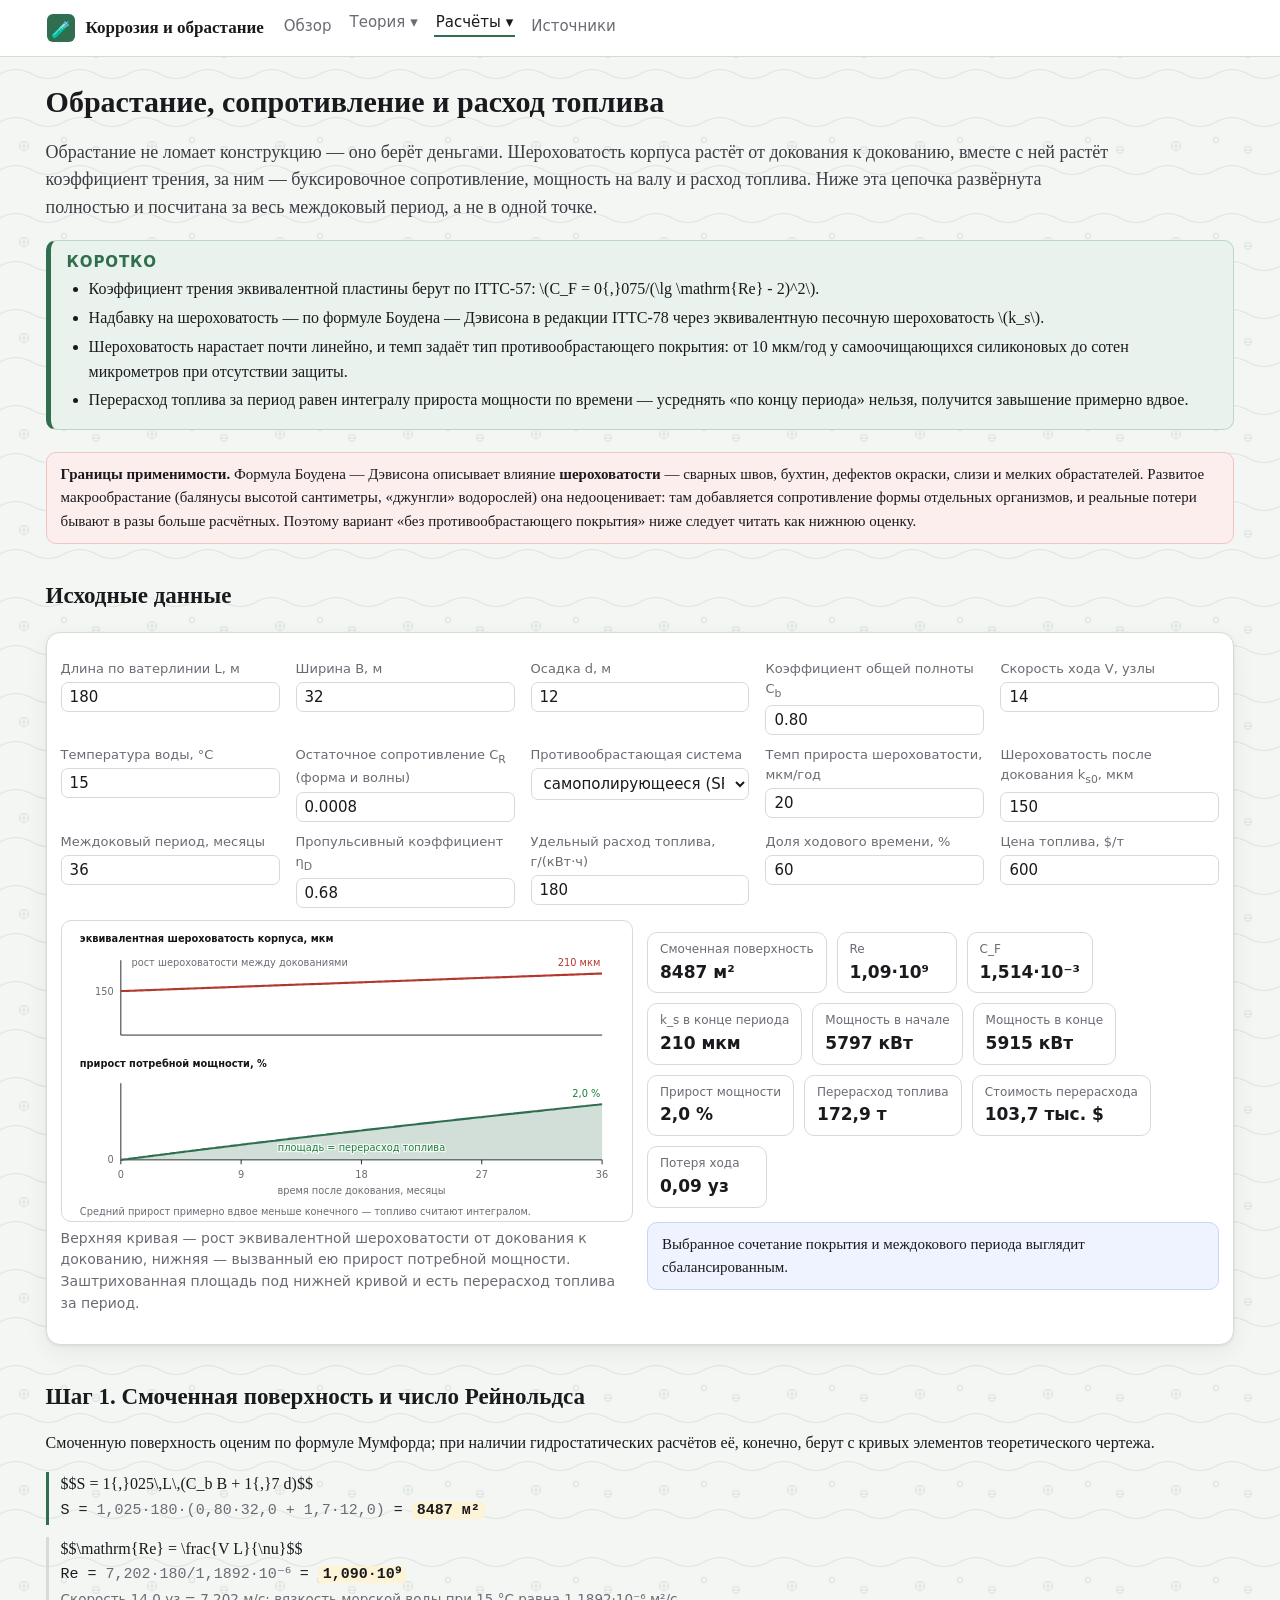
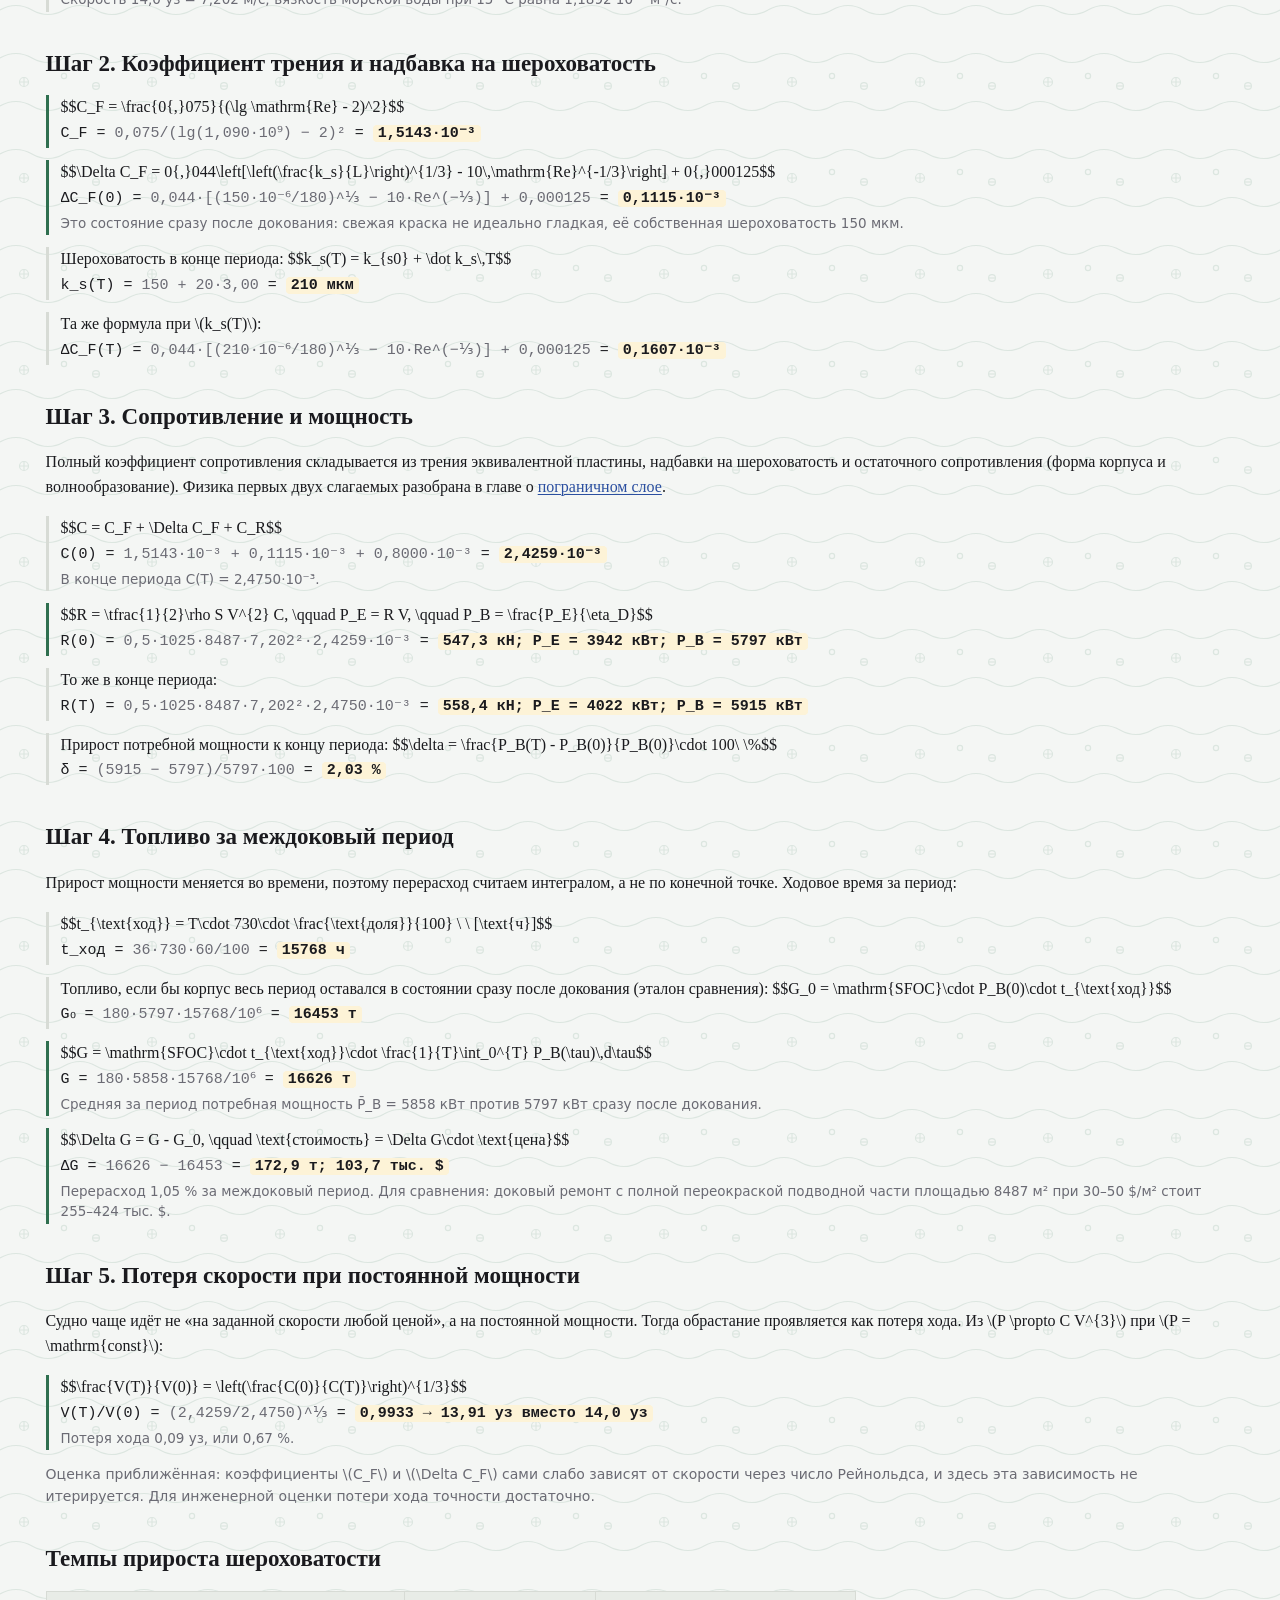
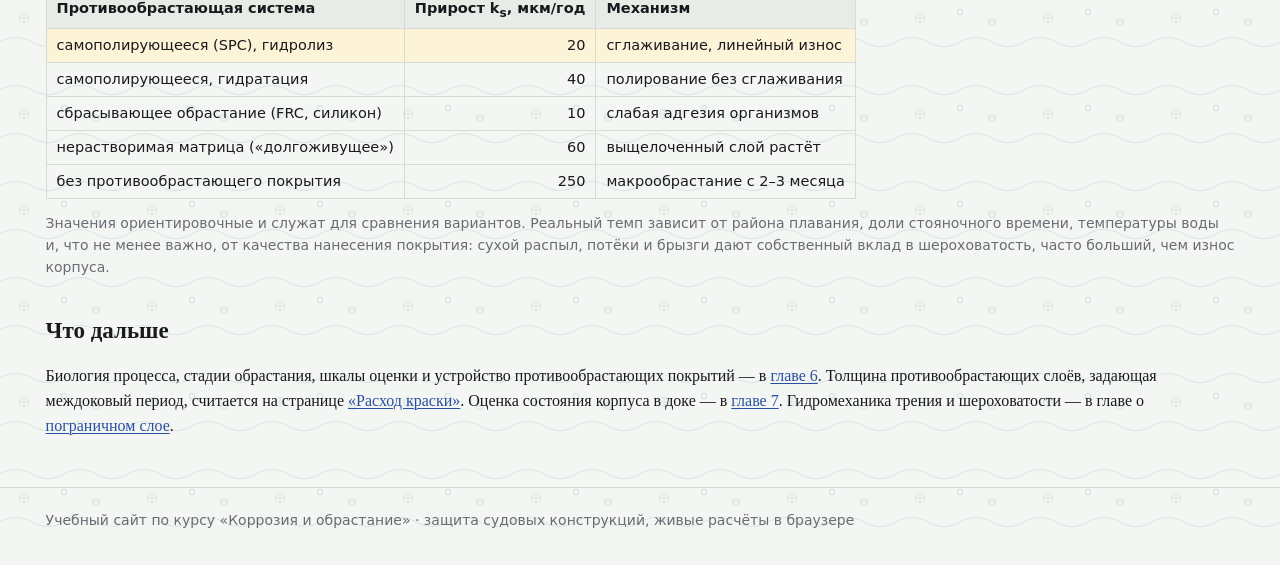
==== site/p-fouling.html @ aa5ffefa "коррозия и обрастание: 7 глав по лекциям курса, расчёты протекторов, расхода краски и потерь от обра" ====
<!doctype html>
<html lang="ru">
<head>
<meta charset="utf-8">
<meta name="viewport" content="width=device-width, initial-scale=1">
<title>Обрастание, сопротивление и расход топлива за междоковый период</title>
<meta name="description" content="Живой расчёт влияния обрастания на сопротивление и расход топлива: смоченная поверхность, число Рейнольдса, коэффициент трения ITTC-57, надбавка на шероховатость по Боудену — Дэвисону, прирост буксировочного сопротивления и мощности, перерасход топлива за междоковый период и потеря скорости при постоянной мощности.">
<link rel="icon" href="data:image/svg+xml,<svg xmlns=%22http://www.w3.org/2000/svg%22 viewBox=%220 0 100 100%22><text y=%22.9em%22 font-size=%2290%22>🧪</text></svg>">
<link rel="stylesheet" href="assets/style.css">
</head>
<body>
<script src="assets/site.js" data-root="./" data-page="p-fouling"></script>
<main class="wrap">
  <h1>Обрастание, сопротивление и расход топлива</h1>
  <p class="lead">Обрастание не ломает конструкцию — оно берёт деньгами.
  Шероховатость корпуса растёт от докования к докованию, вместе с ней растёт
  коэффициент трения, за ним — буксировочное сопротивление, мощность на валу
  и расход топлива. Ниже эта цепочка развёрнута полностью и посчитана за весь
  междоковый период, а не в одной точке.</p>

  <div class="tldr">
    <h2>Коротко</h2>
    <ul>
      <li>Коэффициент трения эквивалентной пластины берут по ITTC-57:
      \(C_F = 0{,}075/(\lg \mathrm{Re} - 2)^2\).</li>
      <li>Надбавку на шероховатость — по формуле Боудена — Дэвисона в редакции
      ITTC-78 через эквивалентную песочную шероховатость \(k_s\).</li>
      <li>Шероховатость нарастает почти линейно, и темп задаёт тип
      противообрастающего покрытия: от 10 мкм/год у самоочищающихся
      силиконовых до сотен микрометров при отсутствии защиты.</li>
      <li>Перерасход топлива за период равен интегралу прироста мощности по
      времени — усреднять «по концу периода» нельзя, получится завышение
      примерно вдвое.</li>
    </ul>
  </div>

  <div class="note warn"><b>Границы применимости.</b> Формула Боудена —
  Дэвисона описывает влияние <b>шероховатости</b> — сварных швов, бухтин,
  дефектов окраски, слизи и мелких обрастателей. Развитое макрообрастание
  (балянусы высотой сантиметры, «джунгли» водорослей) она недооценивает: там
  добавляется сопротивление формы отдельных организмов, и реальные потери
  бывают в разы больше расчётных. Поэтому вариант «без противообрастающего
  покрытия» ниже следует читать как нижнюю оценку.</div>

  <h2>Исходные данные</h2>
  <div class="panel">
    <div class="inp" id="in">
      <label><span>Длина по ватерлинии L, м</span>
        <input type="number" id="L" value="180" step="1" min="10" max="450"></label>
      <label><span>Ширина B, м</span>
        <input type="number" id="B" value="32" step="0.5" min="2" max="70"></label>
      <label><span>Осадка d, м</span>
        <input type="number" id="d" value="12" step="0.1" min="0.5" max="30"></label>
      <label><span>Коэффициент общей полноты C<sub>b</sub></span>
        <input type="number" id="Cb" value="0.80" step="0.01" min="0.4" max="0.95"></label>
      <label><span>Скорость хода V, узлы</span>
        <input type="number" id="V" value="14" step="0.5" min="4" max="35"></label>
      <label><span>Температура воды, °C</span>
        <input type="number" id="tw" value="15" step="1" min="0" max="30"></label>
      <label><span>Остаточное сопротивление C<sub>R</sub> (форма и волны)</span>
        <input type="number" id="CR" value="0.0008" step="0.0001" min="0" max="0.005"></label>

      <label><span>Противообрастающая система</span>
        <select id="af"></select></label>
      <label><span>Темп прироста шероховатости, мкм/год</span>
        <input type="number" id="dks" value="20" step="5" min="0" max="600"></label>
      <label><span>Шероховатость после докования k<sub>s0</sub>, мкм</span>
        <input type="number" id="ks0" value="150" step="10" min="30" max="600"></label>
      <label><span>Междоковый период, месяцы</span>
        <input type="number" id="T" value="36" step="3" min="6" max="90"></label>

      <label><span>Пропульсивный коэффициент η<sub>D</sub></span>
        <input type="number" id="etaD" value="0.68" step="0.01" min="0.4" max="0.85"></label>
      <label><span>Удельный расход топлива, г/(кВт·ч)</span>
        <input type="number" id="sfoc" value="180" step="5" min="120" max="260"></label>
      <label><span>Доля ходового времени, %</span>
        <input type="number" id="run" value="60" step="5" min="5" max="100"></label>
      <label><span>Цена топлива, $/т</span>
        <input type="number" id="price" value="600" step="25" min="100" max="1500"></label>
    </div>

    <div class="boards">
      <div>
        <svg viewBox="0 0 640 336" class="geo-board" style="max-width:640px" id="board"></svg>
        <div class="caption">Верхняя кривая — рост эквивалентной шероховатости
        от докования к докованию, нижняя — вызванный ею прирост потребной
        мощности. Заштрихованная площадь под нижней кривой и есть перерасход
        топлива за период.</div>
      </div>
      <div>
        <div class="live-sum" id="sum"></div>
        <div id="verdict" style="margin-top:12px"></div>
      </div>
    </div>
  </div>

  <h2>Шаг 1. Смоченная поверхность и число Рейнольдса</h2>
  <p>Смоченную поверхность оценим по формуле Мумфорда; при наличии
  гидростатических расчётов её, конечно, берут с кривых элементов теоретического
  чертежа.</p>
  <div class="calc">
    <div class="calc-row hl">
      <div class="cf">$$S = 1{,}025\,L\,(C_b B + 1{,}7 d)$$</div>
      <div class="cs" id="o_S"></div>
    </div>
    <div class="calc-row">
      <div class="cf">$$\mathrm{Re} = \frac{V L}{\nu}$$</div>
      <div class="cs" id="o_Re"></div>
    </div>
  </div>

  <h2>Шаг 2. Коэффициент трения и надбавка на шероховатость</h2>
  <div class="calc">
    <div class="calc-row hl">
      <div class="cf">$$C_F = \frac{0{,}075}{(\lg \mathrm{Re} - 2)^2}$$</div>
      <div class="cs" id="o_CF"></div>
    </div>
    <div class="calc-row hl">
      <div class="cf">$$\Delta C_F = 0{,}044\left[\left(\frac{k_s}{L}\right)^{1/3}
      - 10\,\mathrm{Re}^{-1/3}\right] + 0{,}000125$$</div>
      <div class="cs" id="o_dcf0"></div>
    </div>
    <div class="calc-row">
      <div class="cf">Шероховатость в конце периода:
      $$k_s(T) = k_{s0} + \dot k_s\,T$$</div>
      <div class="cs" id="o_ksT"></div>
    </div>
    <div class="calc-row">
      <div class="cf">Та же формула при \(k_s(T)\):</div>
      <div class="cs" id="o_dcfT"></div>
    </div>
  </div>

  <h2>Шаг 3. Сопротивление и мощность</h2>
  <p>Полный коэффициент сопротивления складывается из трения эквивалентной
  пластины, надбавки на шероховатость и остаточного сопротивления (форма
  корпуса и волнообразование). Физика первых двух слагаемых разобрана в главе
  о <a href="https://shadeswd.duckdns.org/mzg/t-boundary">пограничном слое</a>.</p>
  <div class="calc">
    <div class="calc-row">
      <div class="cf">$$C = C_F + \Delta C_F + C_R$$</div>
      <div class="cs" id="o_C"></div>
    </div>
    <div class="calc-row hl">
      <div class="cf">$$R = \tfrac{1}{2}\rho S V^{2} C, \qquad
      P_E = R V, \qquad P_B = \frac{P_E}{\eta_D}$$</div>
      <div class="cs" id="o_P"></div>
    </div>
    <div class="calc-row">
      <div class="cf">То же в конце периода:</div>
      <div class="cs" id="o_PT"></div>
    </div>
    <div class="calc-row">
      <div class="cf">Прирост потребной мощности к концу периода:
      $$\delta = \frac{P_B(T) - P_B(0)}{P_B(0)}\cdot 100\ \%$$</div>
      <div class="cs" id="o_delta"></div>
    </div>
  </div>

  <h2>Шаг 4. Топливо за междоковый период</h2>
  <p>Прирост мощности меняется во времени, поэтому перерасход считаем
  интегралом, а не по конечной точке. Ходовое время за период:</p>
  <div class="calc">
    <div class="calc-row">
      <div class="cf">$$t_{\text{ход}} = T\cdot 730\cdot \frac{\text{доля}}{100}
      \ \ [\text{ч}]$$</div>
      <div class="cs" id="o_th"></div>
    </div>
    <div class="calc-row">
      <div class="cf">Топливо, если бы корпус весь период оставался в состоянии
      сразу после докования (эталон сравнения):
      $$G_0 = \mathrm{SFOC}\cdot P_B(0)\cdot t_{\text{ход}}$$</div>
      <div class="cs" id="o_G0"></div>
    </div>
    <div class="calc-row hl">
      <div class="cf">$$G = \mathrm{SFOC}\cdot t_{\text{ход}}\cdot
      \frac{1}{T}\int_0^{T} P_B(\tau)\,d\tau$$</div>
      <div class="cs" id="o_G"></div>
    </div>
    <div class="calc-row hl">
      <div class="cf">$$\Delta G = G - G_0, \qquad
      \text{стоимость} = \Delta G\cdot \text{цена}$$</div>
      <div class="cs" id="o_dG"></div>
    </div>
  </div>

  <h2>Шаг 5. Потеря скорости при постоянной мощности</h2>
  <p>Судно чаще идёт не «на заданной скорости любой ценой», а на постоянной
  мощности. Тогда обрастание проявляется как потеря хода. Из
  \(P \propto C V^{3}\) при \(P = \mathrm{const}\):</p>
  <div class="calc">
    <div class="calc-row hl">
      <div class="cf">$$\frac{V(T)}{V(0)} = \left(\frac{C(0)}{C(T)}\right)^{1/3}$$</div>
      <div class="cs" id="o_V"></div>
    </div>
  </div>
  <p class="small">Оценка приближённая: коэффициенты \(C_F\) и \(\Delta C_F\)
  сами слабо зависят от скорости через число Рейнольдса, и здесь эта
  зависимость не итерируется. Для инженерной оценки потери хода точности
  достаточно.</p>

  <h2>Темпы прироста шероховатости</h2>
  <table class="t" id="tab_af"><tbody></tbody></table>
  <p class="small">Значения ориентировочные и служат для сравнения вариантов.
  Реальный темп зависит от района плавания, доли стояночного времени,
  температуры воды и, что не менее важно, от качества нанесения покрытия:
  сухой распыл, потёки и брызги дают собственный вклад в шероховатость, часто
  больший, чем износ корпуса.</p>

  <h2>Что дальше</h2>
  <p>Биология процесса, стадии обрастания, шкалы оценки и устройство
  противообрастающих покрытий — в <a href="t-fouling">главе 6</a>.
  Толщина противообрастающих слоёв, задающая междоковый период, считается
  на странице <a href="p-paint">«Расход краски»</a>. Оценка состояния корпуса
  в доке — в <a href="t-monitoring">главе 7</a>. Гидромеханика трения и
  шероховатости — в главе о
  <a href="https://shadeswd.duckdns.org/mzg/t-boundary">пограничном слое</a>.</p>
</main>
<script src="assets/ccalc.js"></script>
<script src="assets/p-fouling.js"></script>
</body>
</html>
---- site/assets/style.css ----
/* Коррозия и обрастание — стиль сайта */
:root {
  --bg: #f4f6f4;
  --paper: #ffffff;
  --ink: #1a1a1e;
  --muted: #6b6b74;
  --line: #d7dbd5;
  --accent: #2f6f4f;
  --accent2: #155e75;     /* тёмно-бирюзовый второго тела */
  --green: #1a7f37;
  --rust: #b3382e;
  --chip: #e8ece7;
  --link: #2b4fa0;
  --shadow: 0 1px 3px rgba(20,20,30,.08), 0 8px 24px rgba(20,20,30,.06);
}
* { box-sizing: border-box; }
html { scroll-behavior: smooth; }
body {
  margin: 0; background-color: var(--bg); background-image: url("data:image/svg+xml,%3Csvg xmlns='http://www.w3.org/2000/svg' width='128' height='96' viewBox='0 0 128 96'%3E%3Cg fill='none' stroke='%232f6f4f' opacity='0.12' stroke-width='1.2'%3E%3Cpath d='M0 26 q16 -9 32 0 q16 9 32 0 q16 -9 32 0 q16 9 32 0'/%3E%3Cpath d='M0 74 q16 -9 32 0 q16 9 32 0 q16 -9 32 0 q16 9 32 0'/%3E%3Ccircle cx='24' cy='50' r='4.5'/%3E%3Ccircle cx='64' cy='44' r='2.6'/%3E%3Ccircle cx='96' cy='54' r='3.4'/%3E%3Cpath d='M20 50 h8 M24 46 v8'/%3E%3Cpath d='M92 54 h8'/%3E%3C/g%3E%3C/svg%3E"); color: var(--ink);
  font: 16px/1.55 Georgia, 'Times New Roman', serif;
}
a { color: var(--link); text-decoration-thickness: 1px; text-underline-offset: 2px; }
a:hover { color: var(--accent); }
code { font-family: ui-monospace, Consolas, monospace; font-size: .92em; background: var(--chip); padding: 1px 5px; border-radius: 4px; }

.wrap { max-width: min(1600px, 96vw); margin: 0 auto; padding: 0 20px; }

/* шапка */
header.site {
  background: var(--paper); border-bottom: 1px solid var(--line);
  position: sticky; top: 0; z-index: 30;
}
header.site .wrap { display: flex; align-items: center; gap: 18px; min-height: 56px; flex-wrap: wrap; }
.logo { display: flex; align-items: center; gap: 10px; font-weight: 700; text-decoration: none; color: var(--ink); font-size: 17px; }
.logo svg { display: block; }
nav.top { display: flex; gap: 4px 14px; flex-wrap: wrap; font-size: 15px; font-family: system-ui, sans-serif; }
nav.top a { text-decoration: none; color: var(--muted); padding: 4px 2px; border-bottom: 2px solid transparent; }
nav.top a.on, nav.top a:hover { color: var(--ink); border-bottom-color: var(--accent); }
.nav-drop { position: relative; display: inline-block; }
.nav-drop .drop {
  display: none; position: absolute; left: -10px; top: 100%; z-index: 40;
  background: var(--paper); border: 1px solid var(--line); border-radius: 10px;
  box-shadow: var(--shadow); padding: 6px 0; min-width: 250px;
}
.nav-drop:hover .drop, .nav-drop:focus-within .drop { display: block; }
.nav-drop .drop a {
  display: block; padding: 7px 16px; border-bottom: none; white-space: nowrap;
}
.nav-drop .drop a:hover, .nav-drop .drop a.on { background: #eaf2ed; color: var(--ink); }

h1 { font-size: 30px; line-height: 1.25; margin: 26px 0 6px; }
h2 { font-size: 23px; margin: 34px 0 8px; }
h3 { font-size: 18px; margin: 22px 0 6px; }
.lead { font-size: 18px; color: #3d3d44; max-width: 60em; }
.small, .muted { color: var(--muted); font-size: 14px; font-family: system-ui, sans-serif; }
.note {
  background: #fbf7ea; border: 1px solid #e7dcb8; border-radius: 10px;
  padding: 10px 14px; margin: 14px 0; font-size: 15px;
}
.tip { background: #eef3ff; border-color: #c9d6f2; }
.warn { background: #fdeeee; border-color: #eec6c2; }

/* блок «Коротко» в начале каждой главы */
.tldr {
  background: #eaf2ed; border: 1px solid #bcd7c7; border-left: 5px solid var(--accent);
  border-radius: 10px; padding: 12px 16px; margin: 16px 0 22px;
}
.tldr h2, .tldr h3 { margin: 0 0 6px; font: 700 15px system-ui, sans-serif;
  text-transform: uppercase; letter-spacing: .06em; color: var(--accent); }
.tldr ul { margin: 6px 0 0; padding-left: 22px; }
.tldr li { margin: 4px 0; }

/* выключные формулы KaTeX: на узком экране прокручиваются внутри себя */
.katex-display { overflow-x: auto; overflow-y: hidden; padding: 2px 0 6px; }
.katex-display > .katex { white-space: nowrap; }
/* KaTeX дублирует формулу в MathML и прячет дубль абсолютным позиционированием,
   но без left/top: пустой бокс 1×1 остаётся в конце широкой строки формулы и на
   узком экране растягивает документ по горизонтали. Прижимаем дубль к началу. */
.katex-mathml { position: absolute; clip: rect(1px,1px,1px,1px); width: 1px; height: 1px; overflow: hidden; left: 0 !important; top: 0 !important; }

/* карточки */
.cards { display: grid; grid-template-columns: repeat(auto-fill, minmax(250px, 1fr)); gap: 16px; margin: 18px 0; }
.card {
  background: var(--paper); border: 1px solid var(--line); border-radius: 14px;
  padding: 16px 18px; box-shadow: var(--shadow); display: flex; flex-direction: column; gap: 6px;
}
.card h3 { margin: 0; }
.card p { margin: 0; font-size: 14.5px; color: #46464e; }
.card .go { margin-top: auto; padding-top: 8px; font-family: system-ui, sans-serif; font-size: 14px; }
.card.demo { border-left: 4px solid var(--accent); }

/* панель с доской */
.panel {
  background: var(--paper); border: 1px solid var(--line); border-radius: 14px;
  box-shadow: var(--shadow); padding: 14px; margin: 18px 0;
}
.panel .caption { font-size: 14px; color: var(--muted); font-family: system-ui, sans-serif; margin-top: 6px; }
.caption { font-size: 14px; color: var(--muted); font-family: system-ui, sans-serif; margin: 6px 0 16px; max-width: 60em; }
.boards { display: flex; gap: 14px; flex-wrap: wrap; align-items: flex-start; }
.boards > div { flex: 1 1 340px; min-width: 0; }

/* SVG-доска */
svg.geo-board {
  width: 100%; height: auto; display: block; max-width: 100%;
  background: #fff; border: 1px solid var(--line); border-radius: 10px;
  touch-action: none; user-select: none;
}
.ln { stroke: #16161a; stroke-width: 1.6; fill: none; stroke-linecap: round; stroke-linejoin: round; }
.ln-thin { stroke: #16161a; stroke-width: 1; fill: none; }
.ln-dash { stroke-dasharray: 6 5; }
/* палитра схем: #16161a / #155e75 / #b3382e / #1a7f37 / #6b6b74 */
.red  { stroke: #b3382e; }
.blue { stroke: #155e75; }
.green{ stroke: #1a7f37; }
.gray { stroke: #6b6b74; }
.fill-soft { fill: rgba(21,94,117,.07); }
.fill-red  { fill: rgba(179,56,46,.09); }
.fill-green{ fill: rgba(26,127,55,.10); }
.fill-steel{ fill: #e4e6e2; }
.pt { fill: #16161a; stroke: none; }
.pt.red { fill: #b3382e; } .pt.blue { fill: #155e75; } .pt.green { fill: #1a7f37; }
.pt.open { fill: #fff; stroke: #16161a; stroke-width: 1.4; }
/* подписи схем: 11px system-ui */
.cap { font: 11px system-ui, sans-serif; fill: #16161a; paint-order: stroke; stroke: #ffffffd0; stroke-width: 2.6px; }
.cap.red { fill: #b3382e; } .cap.blue { fill: #155e75; } .cap.green { fill: #1a7f37; }
.cap.gray { fill: #6b6b74; }
.cap.b { font-weight: 600; }

/* контролы */
.btn {
  border: 1px solid var(--line); background: var(--paper); border-radius: 8px;
  padding: 6px 12px; font: 14px system-ui, sans-serif; cursor: pointer; color: var(--ink);
}
.btn:hover { border-color: var(--accent); color: var(--accent); }
.btn.primary { background: var(--accent); border-color: var(--accent); color: #fff; }
.btn.primary:hover { filter: brightness(1.1); color: #fff; }
.badge { display: inline-block; border-radius: 999px; padding: 3px 12px; font: 600 13.5px system-ui, sans-serif; }
.badge.ok { background: #e3f2e7; color: #17632f; border: 1px solid #bcdcc6; }
.badge.bad { background: #fbe7e5; color: #9c2b22; border: 1px solid #eec6c2; }
.readout { font: 600 14px ui-monospace, monospace; background: var(--chip); border-radius: 6px; padding: 2px 8px; }

/* ссылки на теорию */
.theory-link {
  display: inline-block; background: #eaf2ed; border: 1px solid #bcd7c7; border-radius: 999px;
  padding: 2px 12px; font: 13.5px system-ui, sans-serif; text-decoration: none; margin: 2px 2px;
}
.theory-link::before { content: '§ '; color: var(--accent); font-weight: 700; }

/* хронология */
.timeline { border-left: 3px solid var(--line); margin: 16px 0 16px 8px; padding-left: 22px; }
.timeline .ev { margin: 14px 0; position: relative; }
.timeline .ev::before {
  content: ''; position: absolute; left: -29px; top: 6px; width: 11px; height: 11px;
  border-radius: 50%; background: var(--accent); border: 2px solid var(--bg);
}
.timeline .when { font: 700 14px system-ui, sans-serif; color: var(--accent); }

/* библиография */
ol.bib { padding-left: 24px; }
ol.bib li { margin: 10px 0; }
ol.bib .bib-url { font: 13px system-ui, sans-serif; }

/* подвал */
footer.site { border-top: 1px solid var(--line); margin-top: 48px; padding: 22px 0 34px; color: var(--muted); font-size: 14px; font-family: system-ui, sans-serif; }
footer.site .wrap { display: flex; flex-wrap: wrap; gap: 10px 30px; justify-content: space-between; }

@media (max-width: 720px) {
  h1 { font-size: 24px; }
  .boards > div { flex-basis: 100%; }
  header.site { position: static; }
  nav.top { font-size: 14px; gap: 2px 12px; }
}
.dim { opacity: .32; }

/* карточки-ссылки (оглавления) — без подчёркивания */
a.card { text-decoration: none; color: inherit; }
a.card:hover { border-color: var(--accent); }
a.card h3 { text-decoration: none; }
a.btn { text-decoration: none; display: inline-block; }
a.btn.primary:hover { color: #fff; }

/* живой расчёт: формула (KaTeX, статична) → подстановка → результат */
.calc { margin: 14px 0; }
.calc-row { margin: 12px 0; padding-left: 12px; border-left: 3px solid var(--line); }
.calc-row .cf { margin: 0 0 2px; }
.calc-row .cf .katex-display { margin: 6px 0; }
.calc-row .cs {
  font: 15px/1.6 ui-monospace, Consolas, monospace;
  overflow-x: auto; white-space: nowrap; padding-bottom: 2px;
}
.calc-row .cs .sub { color: #6b6b74; }
.calc-row .cs b { color: var(--ink); background: #fdf3d7; padding: 0 5px; border-radius: 4px; }
.calc-row.hl { border-left-color: var(--accent); }
.calc-row .why { font: 13.5px/1.5 system-ui, sans-serif; color: var(--muted); margin-top: 2px; white-space: normal; }

/* поля ввода живых расчётов */
.inp { display: grid; grid-template-columns: repeat(auto-fill, minmax(210px, 1fr)); gap: 10px 16px; margin: 12px 0; font-family: system-ui, sans-serif; font-size: 14px; }
.inp label { display: flex; flex-direction: column; gap: 3px; }
.inp label > span { color: var(--muted); font-size: 13px; }
.inp input[type=number], .inp select, .inp input[type=text] {
  font: 15px system-ui, sans-serif; padding: 5px 8px; border: 1px solid var(--line);
  border-radius: 7px; background: #fff; color: var(--ink); min-width: 0; max-width: 100%;
}
.inp input:focus, .inp select:focus { outline: 2px solid var(--accent); outline-offset: -1px; }
.inp .wide { grid-column: 1 / -1; }

/* таблицы */
table.t { border-collapse: collapse; margin: 14px 0; font: 14.5px/1.45 system-ui, sans-serif; width: 100%; }
table.t th, table.t td { border: 1px solid var(--line); padding: 6px 10px; text-align: left; vertical-align: top; }
table.t th { background: var(--chip); font-weight: 600; }
table.t td.n, table.t th.n { text-align: right; font-variant-numeric: tabular-nums; }
table.t tr.on td { background: #fdf3d7; }
.tscroll { overflow-x: auto; max-width: 100%; }

/* живая сводка результатов расчёта */
.live-sum { display: flex; flex-wrap: wrap; gap: 10px; margin-top: 12px; }
.live-sum .cell {
  background: #fff; border: 1px solid var(--line); border-radius: 10px;
  padding: 7px 12px; min-width: 120px; font-family: system-ui, sans-serif;
  transition: background .5s, border-color .5s;
}
.live-sum .cell .k { font-size: 12px; color: var(--muted); display: block; }
.live-sum .cell .v { font-size: 17px; font-weight: 700; color: var(--ink); }
.live-sum .cell.upd { background: #fdf3d7; border-color: #e7dcb8; transition: none; }

/* мобильная защита от горизонтального переполнения */
main table { display: block; max-width: 100%; overflow-x: auto; }
main .readout, main .caption, main .small { overflow-wrap: anywhere; }
main .note div, main .note span { overflow-wrap: anywhere; }
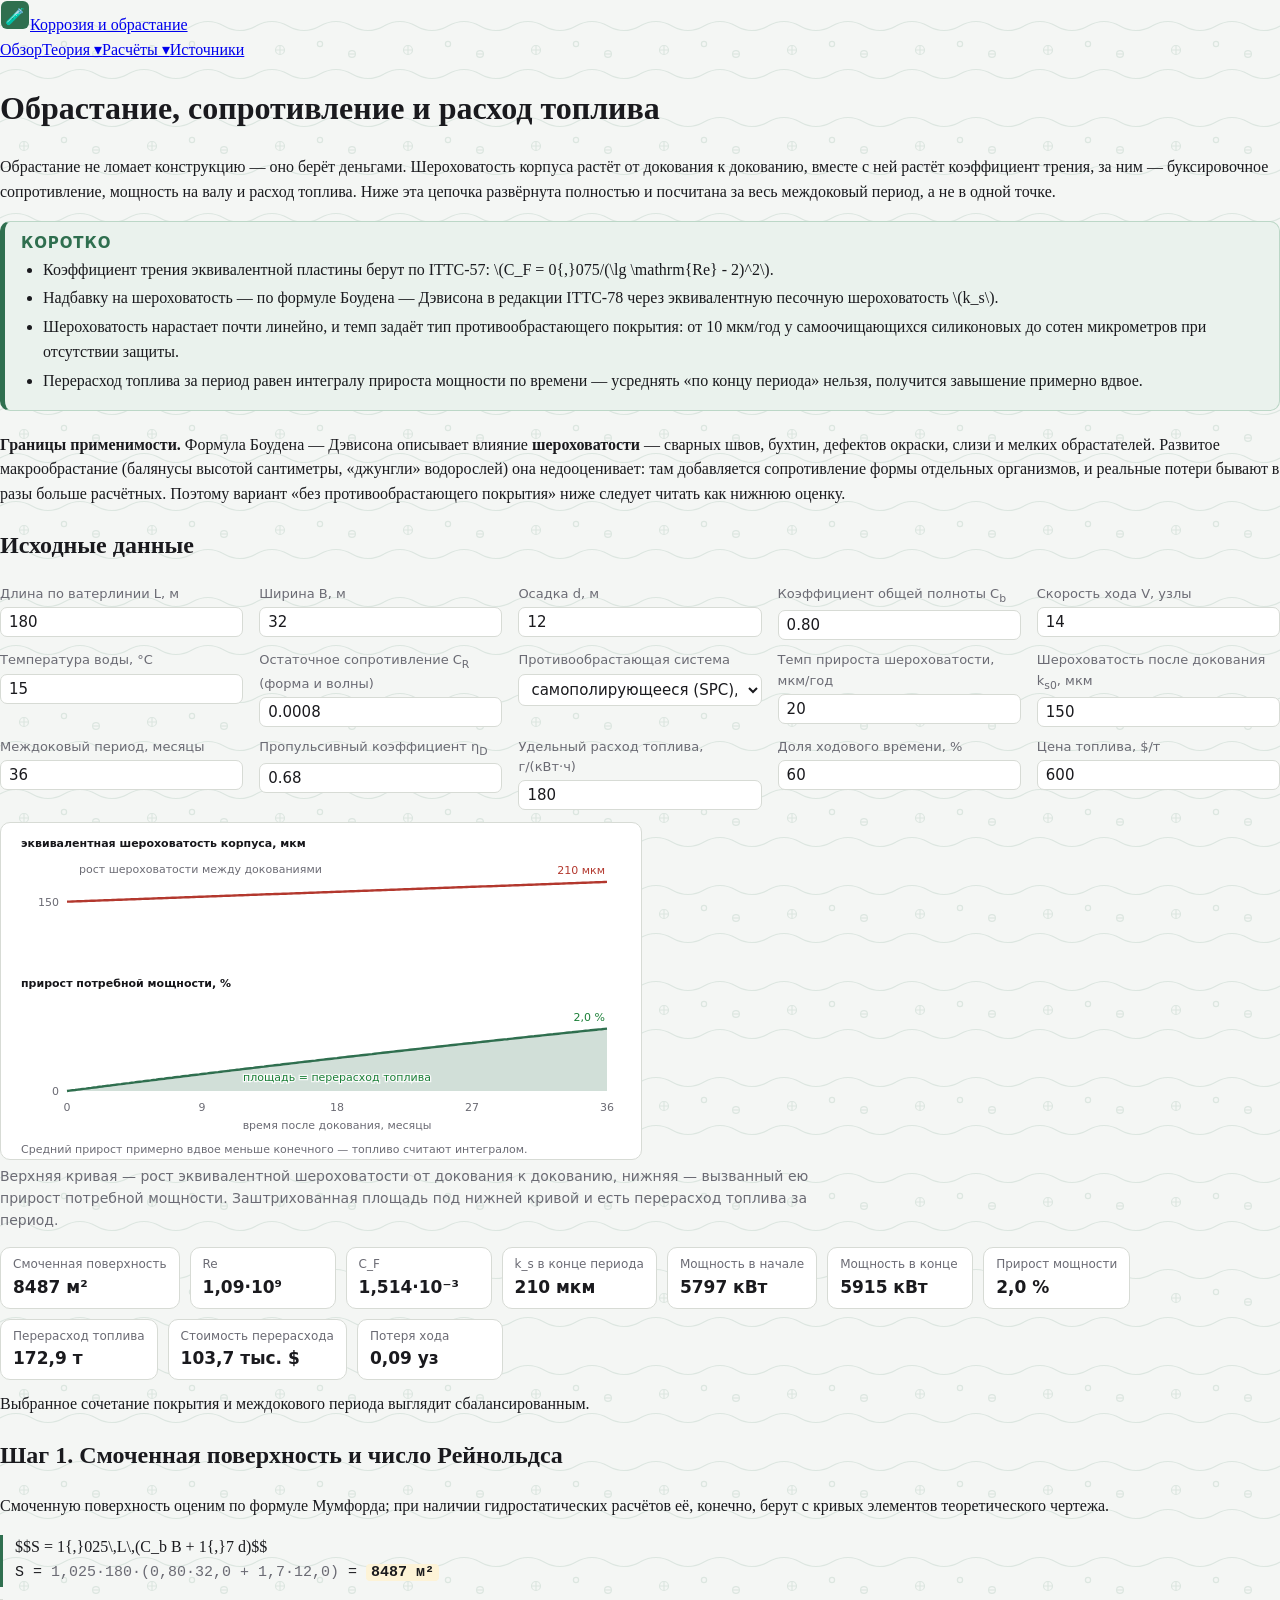
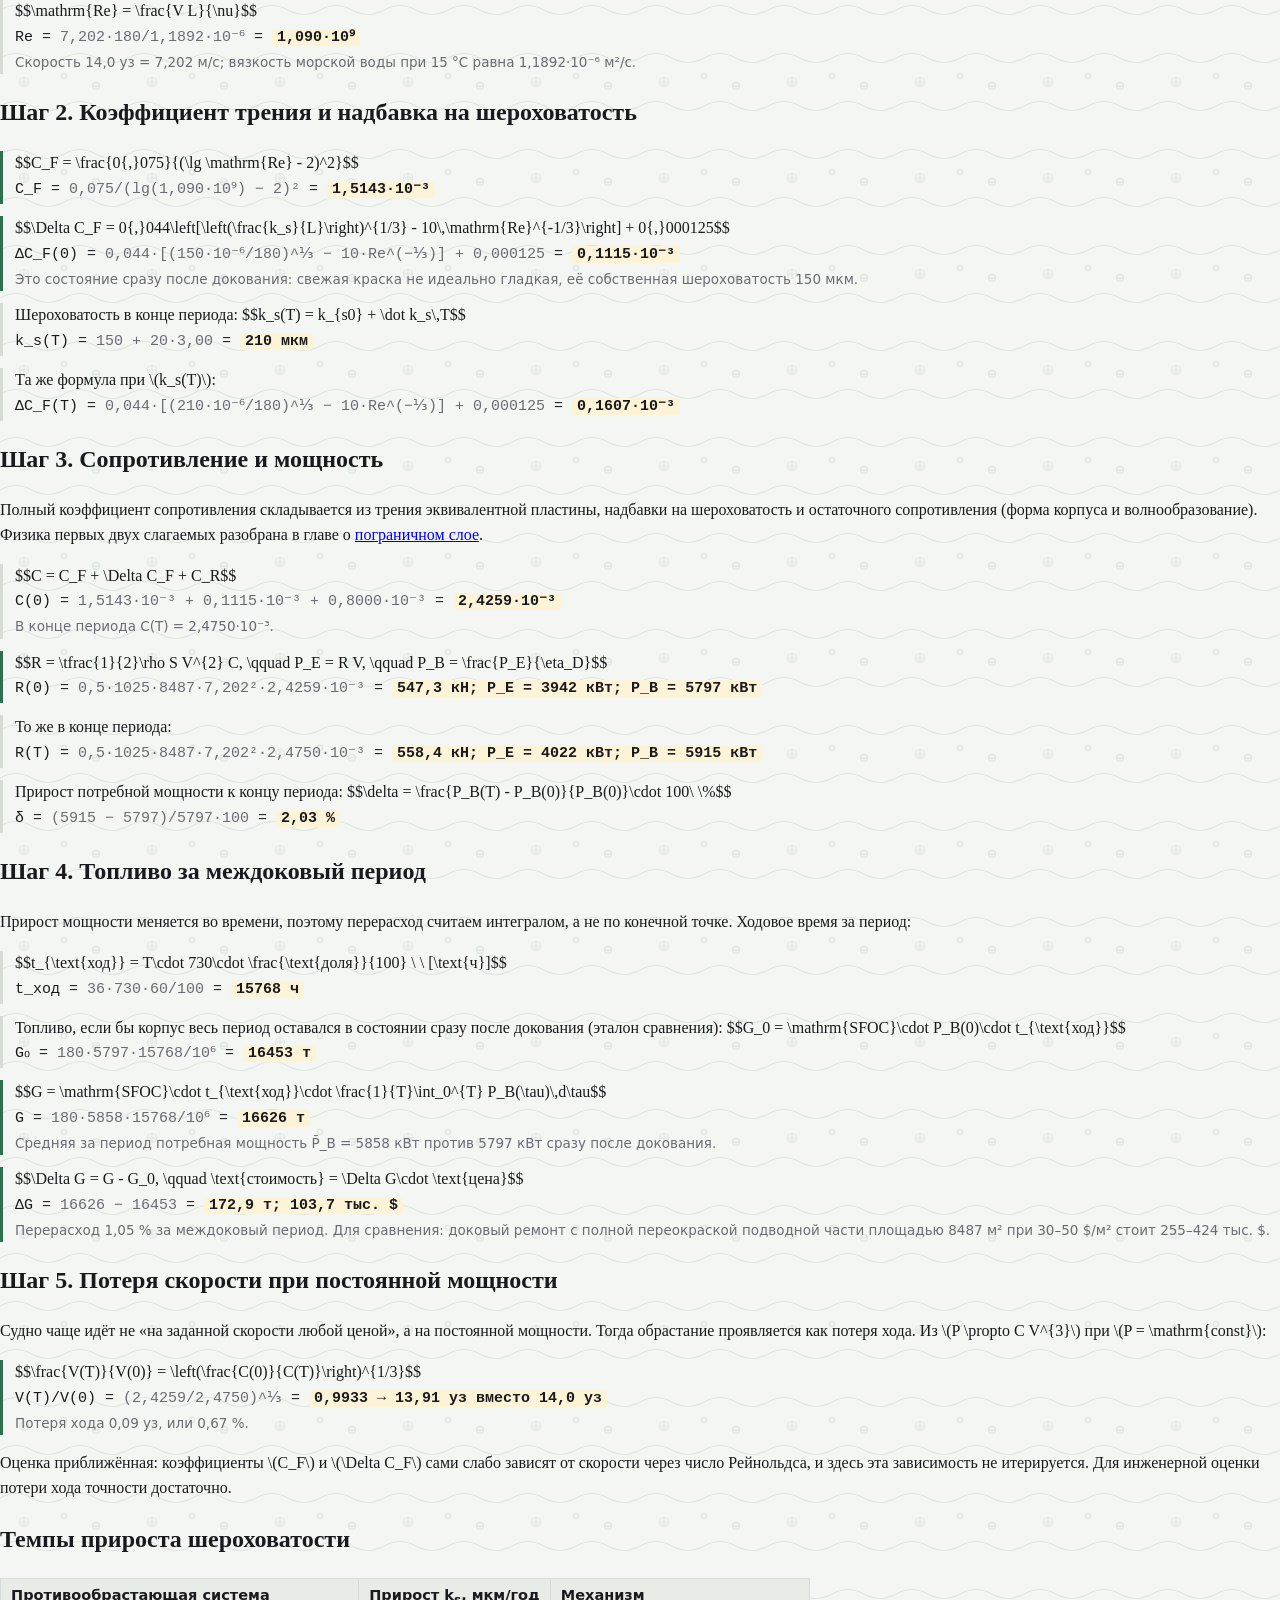
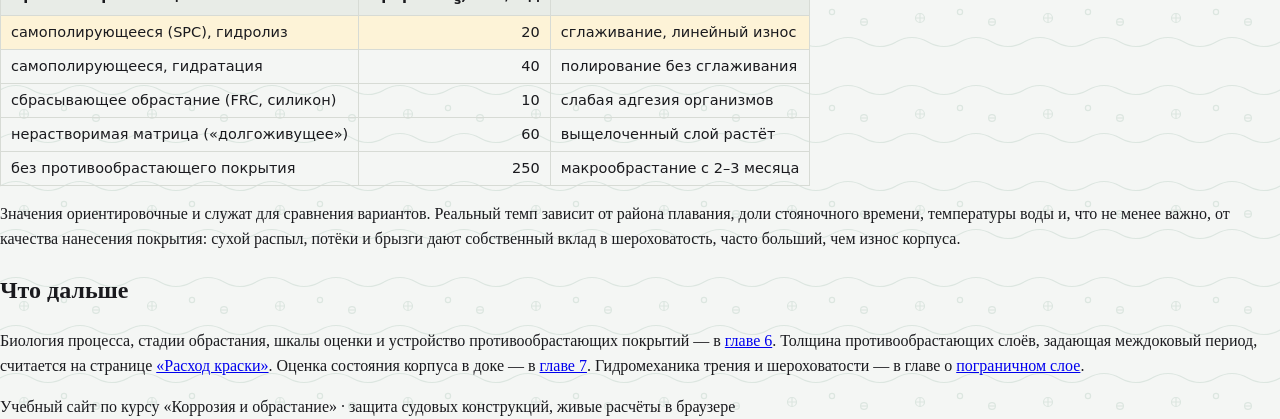
==== commit 57ef2ce9: "каркас страниц вынесен в общий модуль shell.js машинерия шапки (навигация с выпадашками, вставка hea" ====
--- a/site/p-fouling.html
+++ b/site/p-fouling.html
@@ -9,6 +9,8 @@
 <link rel="stylesheet" href="assets/style.css">
 </head>
 <body>
+<script src="assets/common.js"></script>
+<script src="assets/shell.js"></script>
 <script src="assets/site.js" data-root="./" data-page="p-fouling"></script>
 <main class="wrap">
   <h1>Обрастание, сопротивление и расход топлива</h1>
--- a/site/assets/style.css
+++ b/site/assets/style.css
@@ -1,3 +1,4 @@
+@import url("/base.css");
 /* Коррозия и обрастание — стиль сайта */
 :root {
   --bg: #f4f6f4;
@@ -13,52 +14,18 @@
   --link: #2b4fa0;
   --shadow: 0 1px 3px rgba(20,20,30,.08), 0 8px 24px rgba(20,20,30,.06);
 }
-* { box-sizing: border-box; }
-html { scroll-behavior: smooth; }
 body {
   margin: 0; background-color: var(--bg); background-image: url("data:image/svg+xml,%3Csvg xmlns='http://www.w3.org/2000/svg' width='128' height='96' viewBox='0 0 128 96'%3E%3Cg fill='none' stroke='%232f6f4f' opacity='0.12' stroke-width='1.2'%3E%3Cpath d='M0 26 q16 -9 32 0 q16 9 32 0 q16 -9 32 0 q16 9 32 0'/%3E%3Cpath d='M0 74 q16 -9 32 0 q16 9 32 0 q16 -9 32 0 q16 9 32 0'/%3E%3Ccircle cx='24' cy='50' r='4.5'/%3E%3Ccircle cx='64' cy='44' r='2.6'/%3E%3Ccircle cx='96' cy='54' r='3.4'/%3E%3Cpath d='M20 50 h8 M24 46 v8'/%3E%3Cpath d='M92 54 h8'/%3E%3C/g%3E%3C/svg%3E"); color: var(--ink);
   font: 16px/1.55 Georgia, 'Times New Roman', serif;
 }
-a { color: var(--link); text-decoration-thickness: 1px; text-underline-offset: 2px; }
-a:hover { color: var(--accent); }
-code { font-family: ui-monospace, Consolas, monospace; font-size: .92em; background: var(--chip); padding: 1px 5px; border-radius: 4px; }
-
-.wrap { max-width: min(1600px, 96vw); margin: 0 auto; padding: 0 20px; }
 
 /* шапка */
-header.site {
-  background: var(--paper); border-bottom: 1px solid var(--line);
-  position: sticky; top: 0; z-index: 30;
-}
-header.site .wrap { display: flex; align-items: center; gap: 18px; min-height: 56px; flex-wrap: wrap; }
-.logo { display: flex; align-items: center; gap: 10px; font-weight: 700; text-decoration: none; color: var(--ink); font-size: 17px; }
-.logo svg { display: block; }
-nav.top { display: flex; gap: 4px 14px; flex-wrap: wrap; font-size: 15px; font-family: system-ui, sans-serif; }
-nav.top a { text-decoration: none; color: var(--muted); padding: 4px 2px; border-bottom: 2px solid transparent; }
-nav.top a.on, nav.top a:hover { color: var(--ink); border-bottom-color: var(--accent); }
-.nav-drop { position: relative; display: inline-block; }
 .nav-drop .drop {
   display: none; position: absolute; left: -10px; top: 100%; z-index: 40;
   background: var(--paper); border: 1px solid var(--line); border-radius: 10px;
   box-shadow: var(--shadow); padding: 6px 0; min-width: 250px;
 }
-.nav-drop:hover .drop, .nav-drop:focus-within .drop { display: block; }
-.nav-drop .drop a {
-  display: block; padding: 7px 16px; border-bottom: none; white-space: nowrap;
-}
 .nav-drop .drop a:hover, .nav-drop .drop a.on { background: #eaf2ed; color: var(--ink); }
-
-h1 { font-size: 30px; line-height: 1.25; margin: 26px 0 6px; }
-h2 { font-size: 23px; margin: 34px 0 8px; }
-h3 { font-size: 18px; margin: 22px 0 6px; }
-.lead { font-size: 18px; color: #3d3d44; max-width: 60em; }
-.small, .muted { color: var(--muted); font-size: 14px; font-family: system-ui, sans-serif; }
-.note {
-  background: #fbf7ea; border: 1px solid #e7dcb8; border-radius: 10px;
-  padding: 10px 14px; margin: 14px 0; font-size: 15px;
-}
-.tip { background: #eef3ff; border-color: #c9d6f2; }
-.warn { background: #fdeeee; border-color: #eec6c2; }
 
 /* блок «Коротко» в начале каждой главы */
 .tldr {
@@ -71,33 +38,14 @@
 .tldr li { margin: 4px 0; }
 
 /* выключные формулы KaTeX: на узком экране прокручиваются внутри себя */
-.katex-display { overflow-x: auto; overflow-y: hidden; padding: 2px 0 6px; }
 .katex-display > .katex { white-space: nowrap; }
 /* KaTeX дублирует формулу в MathML и прячет дубль абсолютным позиционированием,
    но без left/top: пустой бокс 1×1 остаётся в конце широкой строки формулы и на
    узком экране растягивает документ по горизонтали. Прижимаем дубль к началу. */
 .katex-mathml { position: absolute; clip: rect(1px,1px,1px,1px); width: 1px; height: 1px; overflow: hidden; left: 0 !important; top: 0 !important; }
 
-/* карточки */
-.cards { display: grid; grid-template-columns: repeat(auto-fill, minmax(250px, 1fr)); gap: 16px; margin: 18px 0; }
-.card {
-  background: var(--paper); border: 1px solid var(--line); border-radius: 14px;
-  padding: 16px 18px; box-shadow: var(--shadow); display: flex; flex-direction: column; gap: 6px;
-}
-.card h3 { margin: 0; }
-.card p { margin: 0; font-size: 14.5px; color: #46464e; }
-.card .go { margin-top: auto; padding-top: 8px; font-family: system-ui, sans-serif; font-size: 14px; }
-.card.demo { border-left: 4px solid var(--accent); }
-
 /* панель с доской */
-.panel {
-  background: var(--paper); border: 1px solid var(--line); border-radius: 14px;
-  box-shadow: var(--shadow); padding: 14px; margin: 18px 0;
-}
-.panel .caption { font-size: 14px; color: var(--muted); font-family: system-ui, sans-serif; margin-top: 6px; }
 .caption { font-size: 14px; color: var(--muted); font-family: system-ui, sans-serif; margin: 6px 0 16px; max-width: 60em; }
-.boards { display: flex; gap: 14px; flex-wrap: wrap; align-items: flex-start; }
-.boards > div { flex: 1 1 340px; min-width: 0; }
 
 /* SVG-доска */
 svg.geo-board {
@@ -105,9 +53,6 @@
   background: #fff; border: 1px solid var(--line); border-radius: 10px;
   touch-action: none; user-select: none;
 }
-.ln { stroke: #16161a; stroke-width: 1.6; fill: none; stroke-linecap: round; stroke-linejoin: round; }
-.ln-thin { stroke: #16161a; stroke-width: 1; fill: none; }
-.ln-dash { stroke-dasharray: 6 5; }
 /* палитра схем: #16161a / #155e75 / #b3382e / #1a7f37 / #6b6b74 */
 .red  { stroke: #b3382e; }
 .blue { stroke: #155e75; }
@@ -119,7 +64,6 @@
 .fill-steel{ fill: #e4e6e2; }
 .pt { fill: #16161a; stroke: none; }
 .pt.red { fill: #b3382e; } .pt.blue { fill: #155e75; } .pt.green { fill: #1a7f37; }
-.pt.open { fill: #fff; stroke: #16161a; stroke-width: 1.4; }
 /* подписи схем: 11px system-ui */
 .cap { font: 11px system-ui, sans-serif; fill: #16161a; paint-order: stroke; stroke: #ffffffd0; stroke-width: 2.6px; }
 .cap.red { fill: #b3382e; } .cap.blue { fill: #155e75; } .cap.green { fill: #1a7f37; }
@@ -127,17 +71,8 @@
 .cap.b { font-weight: 600; }
 
 /* контролы */
-.btn {
-  border: 1px solid var(--line); background: var(--paper); border-radius: 8px;
-  padding: 6px 12px; font: 14px system-ui, sans-serif; cursor: pointer; color: var(--ink);
-}
 .btn:hover { border-color: var(--accent); color: var(--accent); }
 .btn.primary { background: var(--accent); border-color: var(--accent); color: #fff; }
-.btn.primary:hover { filter: brightness(1.1); color: #fff; }
-.badge { display: inline-block; border-radius: 999px; padding: 3px 12px; font: 600 13.5px system-ui, sans-serif; }
-.badge.ok { background: #e3f2e7; color: #17632f; border: 1px solid #bcdcc6; }
-.badge.bad { background: #fbe7e5; color: #9c2b22; border: 1px solid #eec6c2; }
-.readout { font: 600 14px ui-monospace, monospace; background: var(--chip); border-radius: 6px; padding: 2px 8px; }
 
 /* ссылки на теорию */
 .theory-link {
@@ -146,36 +81,16 @@
 }
 .theory-link::before { content: '§ '; color: var(--accent); font-weight: 700; }
 
-/* хронология */
-.timeline { border-left: 3px solid var(--line); margin: 16px 0 16px 8px; padding-left: 22px; }
-.timeline .ev { margin: 14px 0; position: relative; }
-.timeline .ev::before {
-  content: ''; position: absolute; left: -29px; top: 6px; width: 11px; height: 11px;
-  border-radius: 50%; background: var(--accent); border: 2px solid var(--bg);
-}
-.timeline .when { font: 700 14px system-ui, sans-serif; color: var(--accent); }
-
 /* библиография */
-ol.bib { padding-left: 24px; }
-ol.bib li { margin: 10px 0; }
 ol.bib .bib-url { font: 13px system-ui, sans-serif; }
 
-/* подвал */
-footer.site { border-top: 1px solid var(--line); margin-top: 48px; padding: 22px 0 34px; color: var(--muted); font-size: 14px; font-family: system-ui, sans-serif; }
-footer.site .wrap { display: flex; flex-wrap: wrap; gap: 10px 30px; justify-content: space-between; }
-
 @media (max-width: 720px) {
-  h1 { font-size: 24px; }
-  .boards > div { flex-basis: 100%; }
-  header.site { position: static; }
+      header.site { position: static; }
   nav.top { font-size: 14px; gap: 2px 12px; }
 }
-.dim { opacity: .32; }
 
 /* карточки-ссылки (оглавления) — без подчёркивания */
-a.card { text-decoration: none; color: inherit; }
 a.card:hover { border-color: var(--accent); }
-a.card h3 { text-decoration: none; }
 a.btn { text-decoration: none; display: inline-block; }
 a.btn.primary:hover { color: #fff; }
 
@@ -227,3 +142,10 @@
 main table { display: block; max-width: 100%; overflow-x: auto; }
 main .readout, main .caption, main .small { overflow-wrap: anywhere; }
 main .note div, main .note span { overflow-wrap: anywhere; }
+
+/* таблица виджета многокритериального выбора (relmet-choice.js) */
+table.el { width: 100%; border-collapse: collapse; font: 14.5px system-ui, sans-serif; margin: 12px 0; }
+table.el th, table.el td { border-bottom: 1px solid var(--line); padding: 6px 8px; text-align: center; vertical-align: middle; }
+table.el th:first-child, table.el td:first-child { text-align: left; }
+table.el th { background: var(--chip); font-weight: 600; }
+.relmet-box input[type=number] { font: 13.5px system-ui, sans-serif; padding: 3px 5px; border: 1px solid var(--line); border-radius: 6px; }
